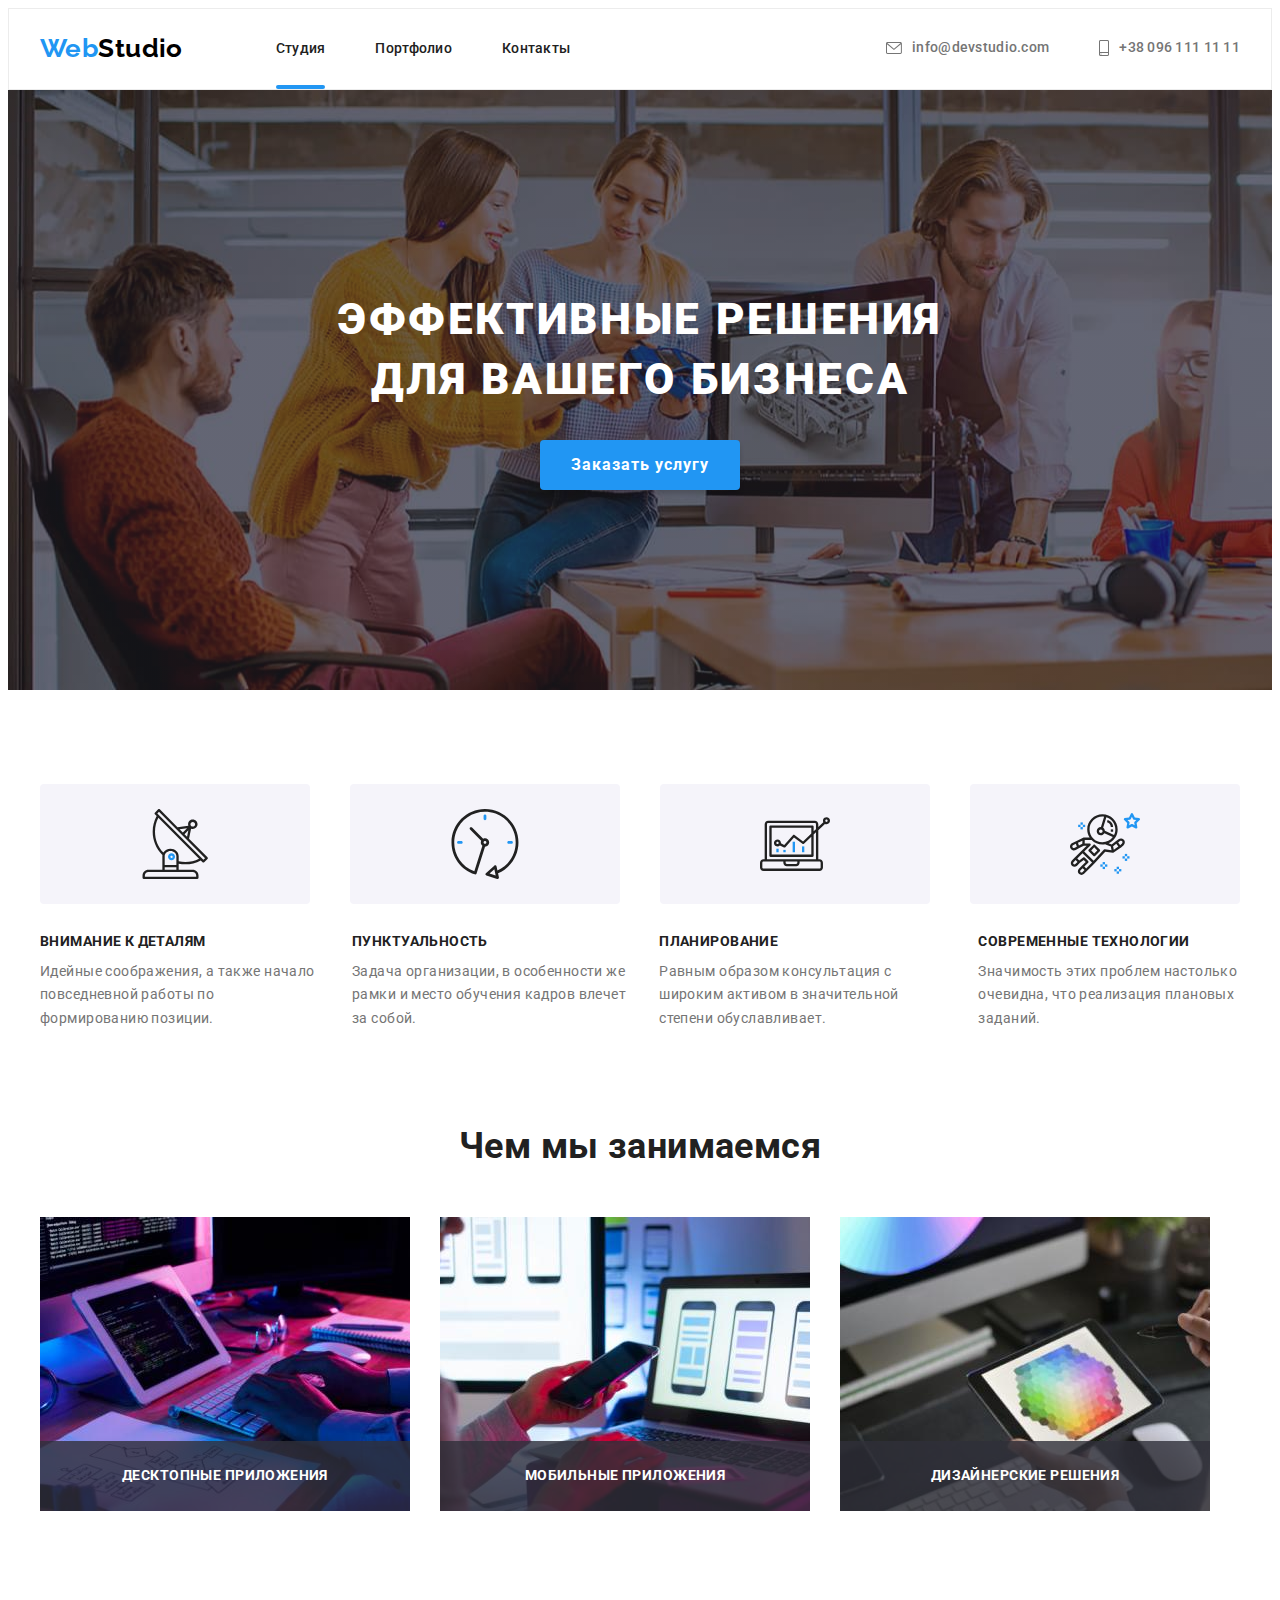
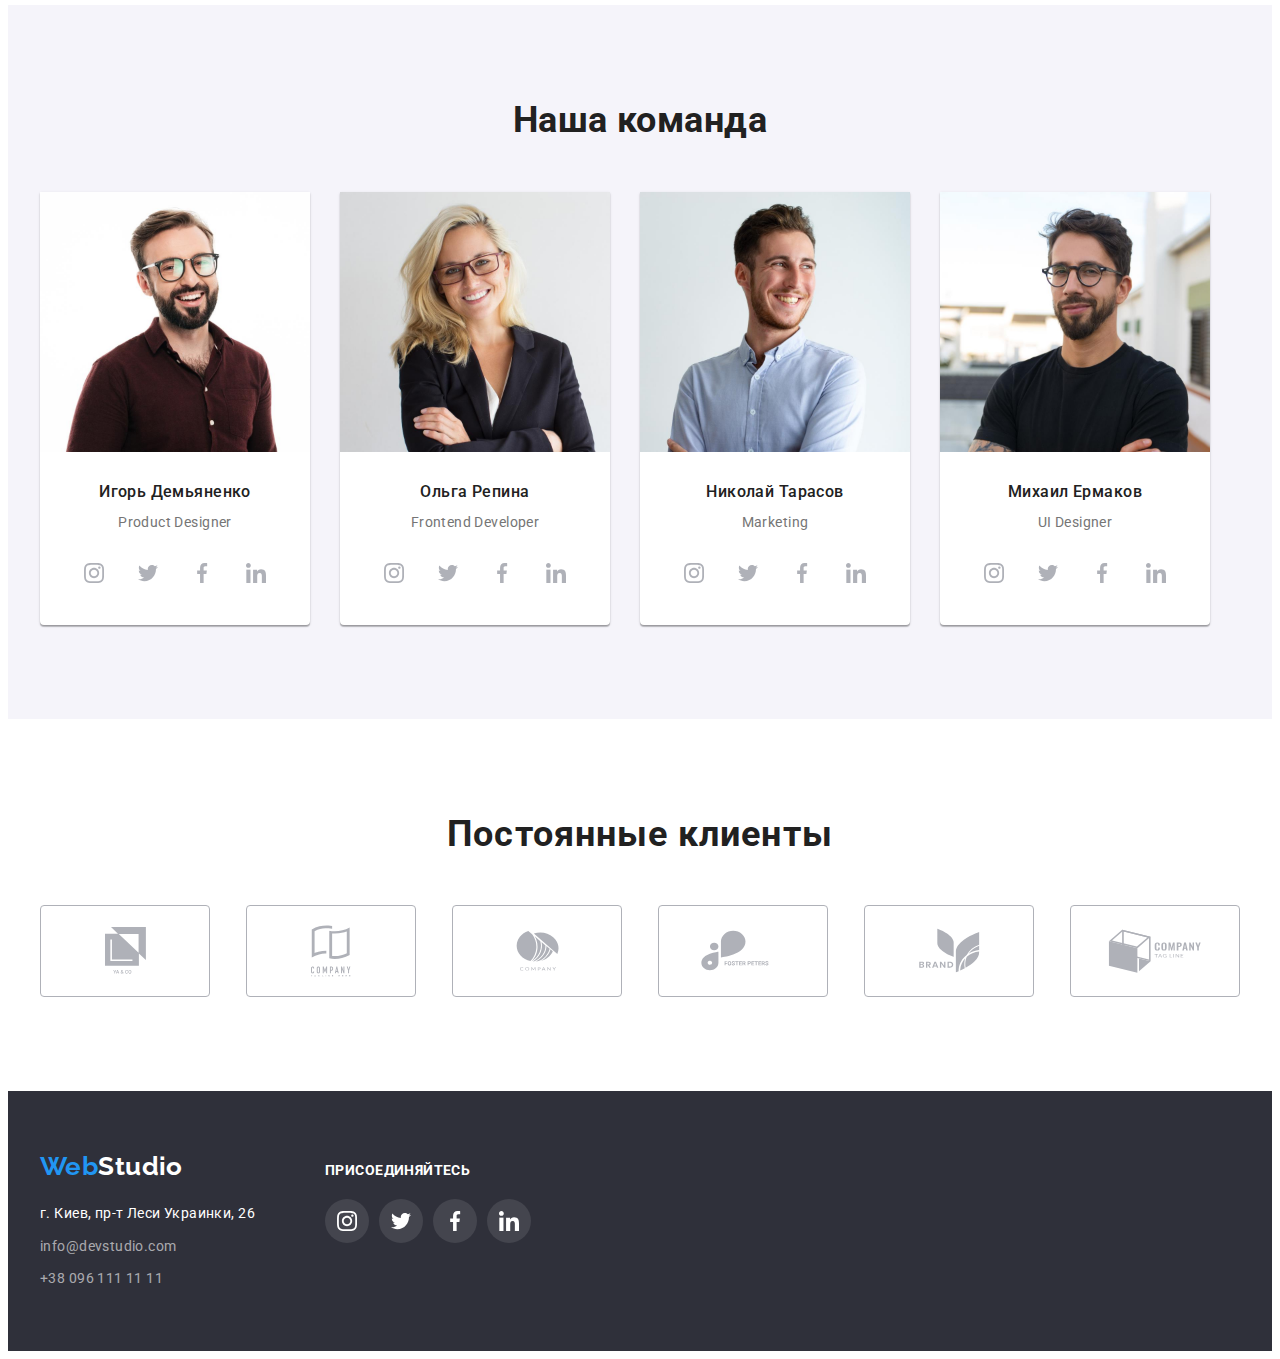
==== index.html @ 94869ea8 "Исходные файлы для ДЗ №6" ====
<!DOCTYPE html>
<html lang="en">
<head>
    <meta charset="UTF-8">
    <meta http-equiv="X-UA-Compatible" content="IE=edge">
    <meta name="viewport" content="width=device-width, initial-scale=1.0">
    <title>Document</title>
    <link rel="preconnect" href="https://fonts.gstatic.com">
    <link 
        href="https://fonts.googleapis.com/css2?family=Raleway:wght@700&family=Roboto:wght@400;500;700;900&display=swap"
        rel="stylesheet">
    <link rel="stylesheet" href="https://cdnjs.cloudflare.com/ajax/libs/modern-normalize/1.0.0/modern-normalize.min.css"
            integrity="sha512-ISS7cAi1PEhQ8jnbJpJZMd29NlhNj4AWYyLOSp2CE/CsHxTCu+r+t0D2yoJudVrd0/8fTVPUVDzY5Tvli75u/g=="
            crossorigin="anonymous" />
    <link rel="stylesheet" href="./css/styles.css" />
    

</head>
<body>
    <header class="header-content">
        
        <div class="container container-header">
            <nav class="container-header">
            
                <a href="" lang="en" class="logo"> <span class="logo-web">Web</span>Studio</a>
                
                    <ul class="site-nav list container-header">
                        <li class="site-nav-items">
                            <a href=""  class="link-site-nav link-studio">Студия</a>
                        </li>
                        <li class="site-nav-items">
                            <a href="./portfolio.html" class="link-site-nav">Портфолио</a>
                        </li>
                        <li class="site-nav-items">
                            <a href="" class="link-site-nav">Контакты</a>
                        </li>
                    </ul>
            </nav>
            <ul class="auth-nav list container-header"> 
                <li class="auth-nav-items">
                    <a href="mailto:info@devstudio.com" class="link-auth-nav">
                        <svg class="auth-nav-icon-envelope">
                            <use href="./images/icons.svg#envelope"></use>
                        </svg>
                        info@devstudio.com
                    </a>
                        
                </li>
                <li class="auth-nav-items">
                    <a href="tel:+380961111111" class="link-auth-nav">
                        <svg class="auth-nav-icon-smartphone">
                            <use href="./images/icons.svg#icon-smartphone"></use>
                        </svg>
                        +38 096 111 11 11
                        
                    </a>
                </li>
            </ul>
        </div>
    </header>
    <main>
        <!-- Тема сайта -->
        <section class="main-section">
            <div class="container container-title">
                <h1 class="title"> Эффективные решения <br> для вашего бизнеса</h1>
                <button type="button" class="title-button" data-modal-open> Заказать услугу </button>
            </div>
        </section>
    
        <!-- Преимущества студии -->
        <section class="section section-advanages">
            
            <div class="container">
                <!-- <h2> Преимущества студии</h2> -->
                <ul class="list-advantages-icon list">
                    <li class="list-advantages-iten">
                        <svg class="list-advantages-iten-icon">
                            <use href="./images/icons.svg#icon-antena"></use>
                        </svg>
                    </li>
                    <li class="list-advantages-iten">
                        <svg class="list-advantages-iten-icon">
                            <use href="./images/icons.svg#icon-clock-1"></use>
                        </svg>
                    </li>
                    <li class="list-advantages-iten">
                        <svg class="list-advantages-iten-icon">
                            <use href="./images/icons.svg#icon-diagram-1"></use>
                        </svg>
                    </li>
                    <li class="list-advantages-iten">
                        <svg class="list-advantages-iten-icon">
                            <use href="./images/icons.svg#icon-astronaut-1"></use>
                        </svg>
                    </li>
                </ul>

                
                
                <ul class="list advantages">
                    <li  class="list-advantages">
                        <h3 class="title-second-section" >Внимание к деталям</h3>
                        <p class="about-advantages">Идейные соображения, а также начало повседневной работы по формированию позиции.</p>
                    </li>
                    <li class="list-advantages">
                        <h3 class="title-second-section">Пунктуальность</h3>
                        <p class="about-advantages">Задача организации, в особенности же рамки и место обучения кадров влечет за собой.</p>
                    </li>
                    <li class="list-advantages">
                        <h3 class="title-second-section">Планирование</h3>
                        <p class="about-advantages">Равным образом консультация с широким активом в значительной степени обуславливает.</p>
                    </li>
                    <li class="list-advantages">
                        <h3 class="title-second-section">Современные технологии</h3>
                        <p class="about-advantages">Значимость этих проблем настолько очевидна, что реализация плановых заданий.</p>
                    </li>
                    
                </ul>
            </div>
    
        </section>
    
        <!-- Чем мы занимаемся -->
        <section class="section">
           <div class="container container-example">
                <h2 class="title-third-section">Чем мы занимаемся</h2>
                
                <ul class="list list-example">
                    <li class="list-example-icon">
                        <img class="photo-example-box1" src="./images/box1.jpg" alt="работа прораммиста за компьютерным столом " width="370" />
                           <div class="photo-title-box">
                                <h3 class="title-box"> Десктопные приложения </h3>
                           </div>  
                      
                    </li>
                    <li class="list-example-icon">
                        <img src="./images/box2.jpg" alt="в руках мобильный телефон перед ноутбуком " width="370" />
                            <div class="photo-title-box">
                                <h3 class="title-box"> Мобильные приложения </h3>
                            </div>
                    </li>
                    <li class="list-example-icon">
                        <img src="./images/box3.jpg" alt="в руках планшет на котором изображена фигура " width="370" />
                            <div class="photo-title-box">
                                <h3 class="title-box"> Дизайнерские решения </h3>
                            </div>
                    </li>
                
                </ul>
            </div>
        </section>
    
        <!-- Наша комада -->
        <section class="section section-team">
            <div class="container">
                <h2 class="title-third-section">Наша команда</h2>
                <ul class="list list-team">
                    <li class="list-team-info">
                        <img src="./images/product-designer.jpg" alt="фото бюста мужчины в очках с щетиной в бордовой рубашке"
                            width="270">
                        <div class="information-about-team">
                            <h3 class="title-photo">Игорь Демьяненко</h3>
                            <p class="profession">Product Designer</p>
                        
                            <ul class="social-list list">
                                <li class="social-list-iten">
                                    <a href="" class="social-list-link link">
                                        <svg class="social-list-icon">
                                            <use href="./images/icons.svg#icon-instagram-2"></use>
                                        </svg>
                                    </a>
                                </li>
                                <li class="social-list-iten">
                                    <a href="" class="social-list-link link">
                                        <svg class="social-list-icon">
                                            <use href="./images/icons.svg#icon-twitter-1"></use>
                                        </svg>
                                    </a>
                                </li>
                                <li class="social-list-iten">
                                    <a href="" class="social-list-link link">
                                        <svg class="social-list-icon">
                                            <use href="./images/icons.svg#icon-facebook-1"></use>
                                        </svg>
                                    </a>
                                </li>
                                <li class="social-list-iten">
                                    <a href="" class="social-list-link link">
                                        <svg class="social-list-icon">
                                            <use href="./images/icons.svg#icon-linkedin-1"></use>
                                        </svg>
                                    </a>
                                </li>
                            </ul>
                        </div>
                                                                                         
                        
                       
                    </li>
                    <li class="list-team-info">
                        <img src="./images/frontend-developer.jpg" alt="фото бюста девушки в очках, блондинка, в черном пиджаке"
                            width="270">
                        <div class="information-about-team">
                            <h3 class="title-photo">Ольга Репина</h3>
                            <p class="profession">Frontend Developer</p>
                            <ul class="social-list list">
                                <li class="social-list-iten">
                                    <a href="" class="social-list-link link">
                                        <svg class="social-list-icon">
                                            <use href="./images/icons.svg#icon-instagram-2"></use>
                                        </svg>
                                    </a>
                                </li>
                                <li class="social-list-iten">
                                    <a href="" class="social-list-link link">
                                        <svg class="social-list-icon">
                                            <use href="./images/icons.svg#icon-twitter-1"></use>
                                        </svg>
                                    </a>
                                </li>
                                <li class="social-list-iten">
                                    <a href="" class="social-list-link link">
                                        <svg class="social-list-icon">
                                            <use href="./images/icons.svg#icon-facebook-1"></use>
                                        </svg>
                                    </a>
                                </li>
                                <li class="social-list-iten">
                                    <a href="" class="social-list-link link">
                                        <svg class="social-list-icon">
                                            <use href="./images/icons.svg#icon-linkedin-1"></use>
                                        </svg>
                                    </a>
                                </li>
                            </ul>
                        </div>
                    </li>
                    <li class="list-team-info">
                        <img src="./images/marketing.jpg" alt="фото бюста мужчины в голубой рубашке с легкой щетиной" width="270">
                        <div class="information-about-team">
                            <h3 class="title-photo">Николай Тарасов</h3>
                            <p class="profession">Marketing</p>
                            <ul class="social-list list">
                                <li class="social-list-iten">
                                    <a href="" class="social-list-link link">
                                        <svg class="social-list-icon">
                                            <use href="./images/icons.svg#icon-instagram-2"></use>
                                        </svg>
                                    </a>
                                </li>
                                <li class="social-list-iten">
                                    <a href="" class="social-list-link link">
                                        <svg class="social-list-icon">
                                            <use href="./images/icons.svg#icon-twitter-1"></use>
                                        </svg>
                                    </a>
                                </li>
                                <li class="social-list-iten">
                                    <a href="" class="social-list-link link">
                                        <svg class="social-list-icon">
                                            <use href="./images/icons.svg#icon-facebook-1"></use>
                                        </svg>
                                    </a>
                                </li>
                                <li class="social-list-iten">
                                    <a href="" class="social-list-link link">
                                        <svg class="social-list-icon">
                                            <use href="./images/icons.svg#icon-linkedin-1"></use>
                                        </svg>
                                    </a>
                                </li>
                            </ul>
                        </div>
                    </li>
                    <li class="list-team-info">
                        <img src="./images/ul-designer.jpg" alt="фото бюста мужчины в черной футболке в очках и cо щетиной" width="270">
                        <div class="information-about-team">
                            <h3 class="title-photo">Михаил Ермаков</h3>
                            <p class="profession">UI Designer</p>
                            <ul class="social-list list">
                                <li class="social-list-iten">
                                    <a href="" class="social-list-link link">
                                        <svg class="social-list-icon">
                                            <use href="./images/icons.svg#icon-instagram-2"></use>
                                        </svg>
                                    </a>
                                </li>
                                <li class="social-list-iten">
                                    <a href="" class="social-list-link link">
                                        <svg class="social-list-icon">
                                            <use href="./images/icons.svg#icon-twitter-1"></use>
                                        </svg>
                                    </a>
                                </li>
                                <li class="social-list-iten">
                                    <a href="" class="social-list-link link">
                                        <svg class="social-list-icon">
                                            <use href="./images/icons.svg#icon-facebook-1"></use>
                                        </svg>
                                    </a>
                                </li>
                                <li class="social-list-iten">
                                    <a href="" class="social-list-link link">
                                        <svg class="social-list-icon">
                                            <use href="./images/icons.svg#icon-linkedin-1"></use>
                                        </svg>
                                    </a>
                                </li>
                            </ul>
                        </div>
                    </li>
           
                </ul>
            </div>
        </section>

        <!-- Постоянные клиенты -->
        <section class="section">
            <div class="container">
                <h2 class="title-four-section"> Постоянные клиенты </h2>
                    <ul class="list-client list">
                        <li class="list-client-iten">
                            <a href="" class="list-client-iten-link link">
                                <svg  width="41px" height="47px" class="list-client-iten-icon">
                                    <use href="./images/icons.svg#icon-union" ></use>
                                </svg>
                            </a>                             
                            
                        </li>
                        <li class="list-client-iten">
                            <a href="" class="list-client-iten-link link">
                                <svg  width="40px" height="52px" class="list-client-iten-icon">
                                    <use href="./images/icons.svg#icon-company-1"></use>
                                </svg>
                            </a>
                        </li>
                        <li class="list-client-iten">
                            <a href="" class="list-client-iten-link link">
                                <svg  width="43px" height="41px" class="list-client-iten-icon">
                                    <use href="./images/icons.svg#icon-company-2"></use>
                                </svg>
                            </a>
                        </li>
                        <li class="list-client-iten">
                            <a href="" class="list-client-iten-link link">
                                <svg  width="84px" height="41px" class="list-client-iten-icon">
                                    <use href="./images/icons.svg#icon-foster-peters"></use>
                                </svg>
                            </a>
                        </li>
                        <li class="list-client-iten">
                            <a href="" class="list-client-iten-link link">
                                <svg  width="63px" height="45px" class="list-client-iten-icon">
                                    <use href="./images/icons.svg#icon-brand"></use>
                                </svg>
                            </a>
                        </li>
                        <li class="list-client-iten">
                            <a href="" class="list-client-iten-link link">
                                <svg  width="94px" height="44px" class="list-client-iten-icon">
                                    <use href="./images/icons.svg#icon-company-3"></use>
                                </svg>
                            </a>
                        </li>
                       
                    </ul>

            </div>
        </section>

    </main>
    <!-- Футер -->

    <footer class="footer-content">
        <div class="container container-footer">
                <div class="logo-address">
                    <a href="" class="logo-footer"> <span class="logo-web">Web</span>Studio</a>
                    <address>
                        <ul class="list list-contact">
                            <li class="list-contact-item">
                                <a href="" class="address">г. Киев, пр-т Леси Украинки, 26 </a>
                            </li>
                            <li class="list-contact-item">
                                <a href="mailto:info@devstudio.com" class="contact">info@devstudio.com</a>
                            </li>
                            <li class="list-contact-item">
                                <a href="tel:+380961111111" class="contact">+38 096 111 11 11</a>
                            </li>
                        </ul>
                    </address>
                </div>
                
                <div class="footer-social-link">
                    <h3 class="title-social-link">ПРИСОЕДИНЯЙТЕСЬ</h3>
                    <ul class="footer-social-list list">
                        <li class="footer-social-list-iten">
                            <a href="" class="footer-social-list-link link">
                                <svg class="footer-social-list-icon">
                                    <use href="./images/icons.svg#icon-instagram-2"></use>
                                </svg>
                            </a>
                        </li>
                        <li class="footer-social-list-iten">
                            <a href="" class="footer-social-list-link link">
                                <svg class="footer-social-list-icon">
                                    <use href="./images/icons.svg#icon-twitter-1"></use>
                                </svg>
                            </a>
                        </li>
                        <li class="footer-social-list-iten">
                            <a href="" class="footer-social-list-link link">
                                <svg class="footer-social-list-icon">
                                    <use href="./images/icons.svg#icon-facebook-1"></use>
                                </svg>
                            </a>
                        </li>
                        <li class="footer-social-list-iten">
                            <a href="" class="footer-social-list-link link">
                                <svg class="footer-social-list-icon">
                                    <use href="./images/icons.svg#icon-linkedin-1"></use>
                                </svg>
                            </a>
                        </li>
                    </ul>
                
                </div>
        </div>
                
    </footer>

    <div class="backdrop is-hidden" data-modal>
        <div class="modal">
            <button type="button" class="modal-link" data-modal-close >
                <svg  class="modal-link-icon">
                    <use href="./images/icons.svg#icon-close-black"></use>
                </svg>
            </button>
        </div>
    </div>
    
    <script src="./js/modal.js"></script>
</body>
</html>
---- css/styles.css ----
/* основной цвет текста  #757575;*/
/* вторичный цвет текста color: #212121; */
/* цвет акцента color: #2196F3; */
/* основной фон #E5E5E5 */
/* Цвет фона в футере background: #2F303A; */
/* цвет текста в футере color: #FFFFFF */

:root {
    --main-text-color: #757575;
    --secondery-text-color: #212121;
    --accent-color: #2196F3;
    --main-background-color: #E5E5E5;
    --secondary-background-color: #2F303A;
    --footer-text-color: #FFFFFF;

}

h1,
h2,
h3,
h4,
h5,
h6,
p {
    margin-top: 0;
    margin-bottom: 0;
}

ul,
ol {
    margin-top: 0;
    margin-bottom: 0;
    padding-left: 0;
}

img {
    display: block;
    max-width: 100%;
}

.container {
    width: 1200px;
    padding-left: 15px;
    padding-right: 15px;
    margin: 0 auto;
}

.section {
    padding-top: 94px;
    padding-bottom: 94px;
}

:hover, 
:focus {
    transition: background-color 250ms cubic-bezier(0.4, 0, 0.2, 1),
    color 250ms cubic-bezier(0.4, 0, 0.2, 1),
    box-shadow 250ms cubic-bezier(0.4, 0, 0.2, 1)
    
}

body {
    /* background: var(--main-background-color); */
    
    font-family: roboto, sans-serif;
    font-style: normal;
    font-weight: 400;
    font-size: 14px;
    line-height: 1.71;
    letter-spacing: 0.03em;
    color: var(--main-text-color);
}

.header-content {
    border: 1px solid #ECECEC;
    background-color: #FFFFFF;
    padding-top: 24px;
    padding-bottom: 25px;
}

/* Хеддер */

.logo {
    font-family: Raleway;
    font-style: normal;
    font-weight: 700;
    font-size: 26px;
    line-height: 1.19;
    color: #000000;
    text-decoration: none;
    margin-right: 93px;
    
}

.list {
    list-style: none;
}



.logo-web {
    color: #2196F3;
}

.link-site-nav {
    font-family: Roboto;
    font-style: normal;
    font-weight: 500;
    font-size: 14px;
    line-height: 1.14;
    letter-spacing: 0.02em;
    color: var(--secondery-text-color);
    text-decoration: none;
  
}

.link-site-nav:hover, 
.link-site-nav:focus {
    color: var(--accent-color);
}

.link-studio {
    position: relative;
}

.link-studio::after {
    content: "";
    display: block;

    position: absolute;
    left: 0;
    bottom: -33px;
       
    width: 100%;
    height: 4px;
    background: #2196F3;
    border-radius: 2px;

}

.link-auth-nav {
    font-family: Roboto;
    font-style: normal;
    font-weight: 500;
    font-size: 14px;
    line-height: 1.14;
    letter-spacing: 0.02em;
    color: var(--main-text-color);
    text-decoration: none;
}

.link-auth-nav:hover, 
.link-auth-nav:focus {
    color: var(--accent-color);
}



.container-header {
    display: flex;
    justify-content: space-between;
    align-items: center;
}

.site-nav-items:not(:last-child) {
    margin-right: 50px;
    
}

.auth-nav-items:not(:last-child) {
    margin-right: 50px;
}

.link-auth-nav {
    display: flex;
    align-items: center;
}

.auth-nav-icon-envelope {
    height: 12px;
    width: 16px;
    fill: currentColor;
    margin-right: 10px;
}

.auth-nav-items:hover .auth-nav-icon-envelope,
.auth-nav-items:focus .auth-nav-icon-envelope {
    fill: currentColor;
}

.auth-nav-icon-smartphone {
    height: 16px;
    width: 10px;
    fill: currentColor;
    margin-right: 10px;
   
}

.auth-nav-items:hover .auth-nav-icon-smartphone,
.auth-nav-items:focus .auth-nav-icon-smartphone {
    fill: currentColor;
    
}

/* Тема сайта */

.title {
    font-family: Roboto;
    font-weight: 900;
    font-style: normal;
    font-size: 44px;
    line-height: 1.36;
    text-align: center;
    letter-spacing: 0.06em;
    text-transform: uppercase;
    color: #FFFFFF;

   
    
}

.title-button {
    cursor: pointer;
    
    font-family: Roboto;
    font-style: normal;
    font-weight: 700;
    font-size: 16px;
    line-height: 1.88;
    display: flex;
    align-items: center;
    text-align: center;
    letter-spacing: 0.06em;
    color: #FFFFFF;
    background-color: #2196F3;

    margin-top: 30px;
   
    min-width: auto;
    box-shadow: 0px 4px 4px rgba(0, 0, 0, 0.15);
    border-radius: 4px;
    
    width: 200px;
    height: 50px;

    justify-content: center;
    border:none;
      
}

.container-title {
    display: flex;
    flex-direction: column;
    align-items: center;
    
}

.main-section {
  padding-bottom: 200px;
  padding-top: 200px;
  background-image: linear-gradient(
    rgba(47, 48, 58, 0.4), 
    rgba(47, 48, 58, 0.4)
    ),
     url(../images/main-background-image.jpg);
  background-size: cover;
    
  
}
    

/* Преимущества студии */

.title-second-section {
    
    font-family: Roboto;
    font-style: normal;
    font-weight: 700;
    font-size: 14px;
    line-height: 1.14;
    text-transform: uppercase;
    color: var(--secondery-text-color);
}

.list-advantages-icon {
    display: flex;
    justify-content: space-between;

}

.list-advantages-iten {
    display: flex;
    width: 270px;
    height: 120px;
    justify-content: center;
    align-items: center;
    background: #F5F4FA;
    border-radius: 4px;
}

.list-advantages-iten-icon {
    height: 70px;
    width: 70px;
    
   
}

.advantages {
    display: flex;
    flex-wrap: nowrap;
   
}

.list-advantages:not(:last-child) {
    margin-right: 30px;
}

.list-advantages {
    margin-top: 30px;
}

.about-advantages {
    margin-top: 10px;
}

.section-advanages {
    padding-bottom: 0px;
}
/* Чем мы занимаемся и Наша команда */

.title-third-section {
    
    font-family: Roboto;
    font-style: normal;
    font-weight: 700;
    font-size: 36px;
    line-height: 1.17;
    text-align: center;
    color: var(--secondery-text-color);

    margin-bottom: 50px;
   }

.container-example {
    display: flex;
    flex-direction: column;
}   

.list-example {
    display: flex;
    flex-wrap: wrap;
    margin-top: -50px;
    margin-left: -30px;
} 

.list-example > .list-example-icon {
    flex-basis:calc(90 / 3 - 30px);
    margin-top: 50px;
    margin-left: 30px;
}

.list-example-icon {
    position: relative;
}

.photo-title-box {
    position: absolute;
    left: 0;
    bottom: 0;

}

.title-box {
    display: flex;
    justify-content: center;
    align-items: center;
        
    font-family: Roboto;
    font-weight: 700;
    font-size: 14px;
    line-height: 1.14;
    text-align: center;
    letter-spacing: 0.03em;
    text-transform: uppercase;
    
 
    color: #FFFFFF;    

    background-image:url(../images/bg.png);
    
    width: 370px;
    height: 70px;
}

 /* Фото команды */
 
 .link {
    text-decoration: none;
}

.social-list-icon {
    width: 20px;
    height: 20px;
    fill: #AFB1B8;
    
}

.social-list {
    display: flex;
    justify-content: space-between;
    margin-top: 16px;
    
}

.social-list-link {
    display: flex;
    justify-content: center;
    align-items: center;    
    width: 44px;
    height: 44px;
    border-radius: 50%;
    background-color: transparent;
}

.social-list-link:hover,
.social-list-link:focus {
    background-color: var(--accent-color);
}

.social-list-link:hover .social-list-icon ,
.social-list-link:focus .social-list-icon{

    fill: #FFFFFF;
}



.title-photo {
    font-family: Roboto;
    font-style: normal;
    font-weight: 500;
    font-size: 16px;
    line-height: 1.19;
    text-align: center;
    color: var(--secondery-text-color);
    
  }

  .profession {
      text-align: center;
      margin-top: 10px;
     
  }

  .section-team {
      background-color: #F5F4FA;
      
  }

  .list-team {
      display: flex;
      flex-wrap: wrap;
      margin-left: -30px;
      margin-top: -50px;
  }

  .list-team > .list-team-info {
      flex-basis: calc(120 / 4 -30px);
      margin-left: 30px;
      margin-top: 50px;

  }

  .list-team-info {
      box-shadow: 0px 1px 3px rgba(0, 0, 0, 0.12), 0px 1px 1px rgba(0, 0, 0, 0.14), 0px 2px 1px rgba(0, 0, 0, 0.2);
      border-radius: 0px 0px 4px 4px;
      background: #FFFFFF;
  }

  .information-about-team {
      padding-top: 30px;
      padding-bottom: 30px;
      padding-left: 32px;
      padding-right: 32px;
  }

  /* Постоянные клиенты */

.title-four-section {
    font-family: Roboto;
    font-style: normal;
    font-weight: 700;
    font-size: 36px;
    line-height: 1.17;
    text-align: center;
    letter-spacing: 0.03em;

    color: #212121;
}
  
  
.list-client {
      display: flex;
      justify-content: space-between;
      margin-top: 50px;

}

.list-client-iten-link {
      display: flex;
      justify-content: center;
      align-items: center;
      height: 92px;
      width: 170px;
      background-color: #FFFFFF;
      box-sizing: border-box;
      border-radius: 4px;
      border: 1px solid #AFB1B8
}

.list-client-iten-icon {
    width: 106;
    fill: #AFB1B8;
}

.list-client-iten-link:hover,
.list-client-iten-link:focus {
    cursor: pointer;
    border: 1px solid #2196F3;  
}

.list-client-iten-link:hover .list-client-iten-icon,
.list-client-iten-link:focus .list-client-iten-icon {
    fill: var(--accent-color);
}
 
  
  /* Футер */

.logo-footer {
    font-family: Raleway;
    font-style: normal;
    font-weight: 700;
    font-size: 26px;
    line-height: 1.19;
    color: var(--footer-text-color);
    text-decoration: none;
   
}

.address,
.contact {
    color: var(--footer-text-color);
    text-decoration: none;
    font-style: normal;
}

.contact {
    
    color: rgba(255, 255, 255, 0.6);
}

.footer-content {
    display: flex;
    background-color: var(--secondary-background-color);
    padding-top: 60px;
    padding-bottom: 60px;
}

.container-footer {
    display: flex;
    justify-content: start;
    align-items: baseline;
}

.logo-address {
    display: flex;
    flex-direction: column;
    justify-content: start;
    margin-right: 70px;
}

.list-contact {
    margin-top: 20px;
}

.list-contact-item:not(:first-child) {
    margin-top: 9px;
}

.title-social-link {
    font-family: Roboto;
    font-style: normal;
    font-weight: 700;
    font-size: 14px;
    line-height: 1.14;
    letter-spacing: 0.03em;
    text-transform: uppercase;

    color: #FFFFFF;
}

.footer-social-list {
    display: flex;
    justify-content: space-between;
    width: 206px;
    margin-top: 20px;
    

}

.footer-social-list-link {
    display: flex;
    justify-content: center;
    align-items: center;
    height: 44px;
    width: 44px;
    border-radius: 50%;

}

.footer-social-list-icon {
    height: 20px;
    width: 20px;
}

.footer-social-list-link,
.footer-social-list-link {
   background: rgba(255, 255, 255, 0.1);
}

.footer-social-list-icon {
    fill: #FFFFFF;
}
.footer-social-list-link:hover,
.footer-social-list-link:focus {
    background-color: var(--accent-color);
}

/*  Список фильтр кнопок в партфолио */

.button-list {
    cursor: pointer;

    font-family: Roboto;
    font-style: normal;
    font-weight: 500;
    font-size: 16px;
    line-height: 1.63;
    text-align: center;
    color: var(--secondery-text-color);

    background: #F5F4FA;
    border-radius: 4px;

    padding: 6px 22px;
    
    border: none;
}


.button-list:hover,
.button-list:focus {
    color: #FFFFFF;
    background: var(--accent-color);
    box-shadow: 0px 3px 1px rgba(0, 0, 0, 0.1), 0px 1px 2px rgba(0, 0, 0, 0.08), 0px 2px 2px rgba(0, 0, 0, 0.12);
}

.list-button {
    display: flex;
    justify-content: center;
    margin-bottom: 50px;
}

.list-projects-button:not(:last-child) {
    margin-right: 8px;
}

.container-button {
    justify-content: center;
}

/* Проекты партфолио */

.title-project {
    
    font-family: Roboto;
    font-style: normal;
    font-weight: 700;
    font-size: 18px;
    line-height: 2.0;
    letter-spacing: 0.06em;
    color: var(--secondery-text-color);
    
}

.list-projects {
    display: flex;
    flex-wrap: wrap;
    margin-left: -30px;
    margin-top: -30px;
   
}
.list-projects > .list-projects-icon {

    flex-basis: calc(90 / 3 - 30px);
    margin-left: 30px;
    margin-top: 30px;
}

.content-icon {
    padding: 20px 24px;
    border: 1px solid #EEEEEE; 
}

.about-projects {
    margin-top: 4px;
}

.list-projects-icon:hover,
.list-projects-icon:focus {
    cursor: pointer;
    box-shadow: 0px 1px 1px rgba(0, 0, 0, 0.12), 0px 4px 4px rgba(0, 0, 0, 0.06), 1px 4px 6px rgba(0, 0, 0, 0.16);
}

.overlay-projects-icon {
    position: relative;
    overflow: hidden;
    
}

.overlay {
    position: absolute;
    top: 0;
    left: 0;
    width: 100%;
    height: 100%;
    padding: 63px 24px;
    
    font-family: Roboto;
    font-size: 18px;
    line-height: 1.56;
    
    letter-spacing: 0.03em;
    color: #FFFFFF;
    background: rgba(33, 150, 243, 0.9);
    
    overflow: auto;
    transform: translateY(100%);
    transition: transform 250ms cubic-bezier(0.4, 0, 0.2, 1);
}

.list-projects-icon:hover .overlay {
    transform: translateY(0%);
}

/* Модельное окно */

.backdrop {
    position: fixed;
    top: 0;
    left: 0;
    width: 100%;
    height: 100%;
    background: rgba(0, 0, 0, 0.5);
    z-index: 100;
}

.modal {
    position: absolute;
    top: 50%;
    left: 50%;
    transform: translate(-50%, -50%);

    width: 528px;
    height: 580px;
    background-color: #FFFFFF;
    box-shadow: 0px 1px 3px rgba(0, 0, 0, 0.12), 0px 1px 1px rgba(0, 0, 0, 0.14), 0px 2px 1px rgba(0, 0, 0, 0.2);
    border-radius: 4px;
}

.modal-link {
    position: absolute;
    top: 8px;
    right: 8px;
    width: 30px;
    height: 30px;
    border-radius: 50%;
    background-color: transparent;
    border: 1px solid rgba(0, 0, 0, 0.1);
    cursor: pointer;
    padding: 0;
}

.modal-link-icon {
    width: 18px;
    height: 18px;
    fill: #000000
    ;
}

.is-hidden {
    opacity: 0;
    visibility: hidden;
    pointer-events: none;
}
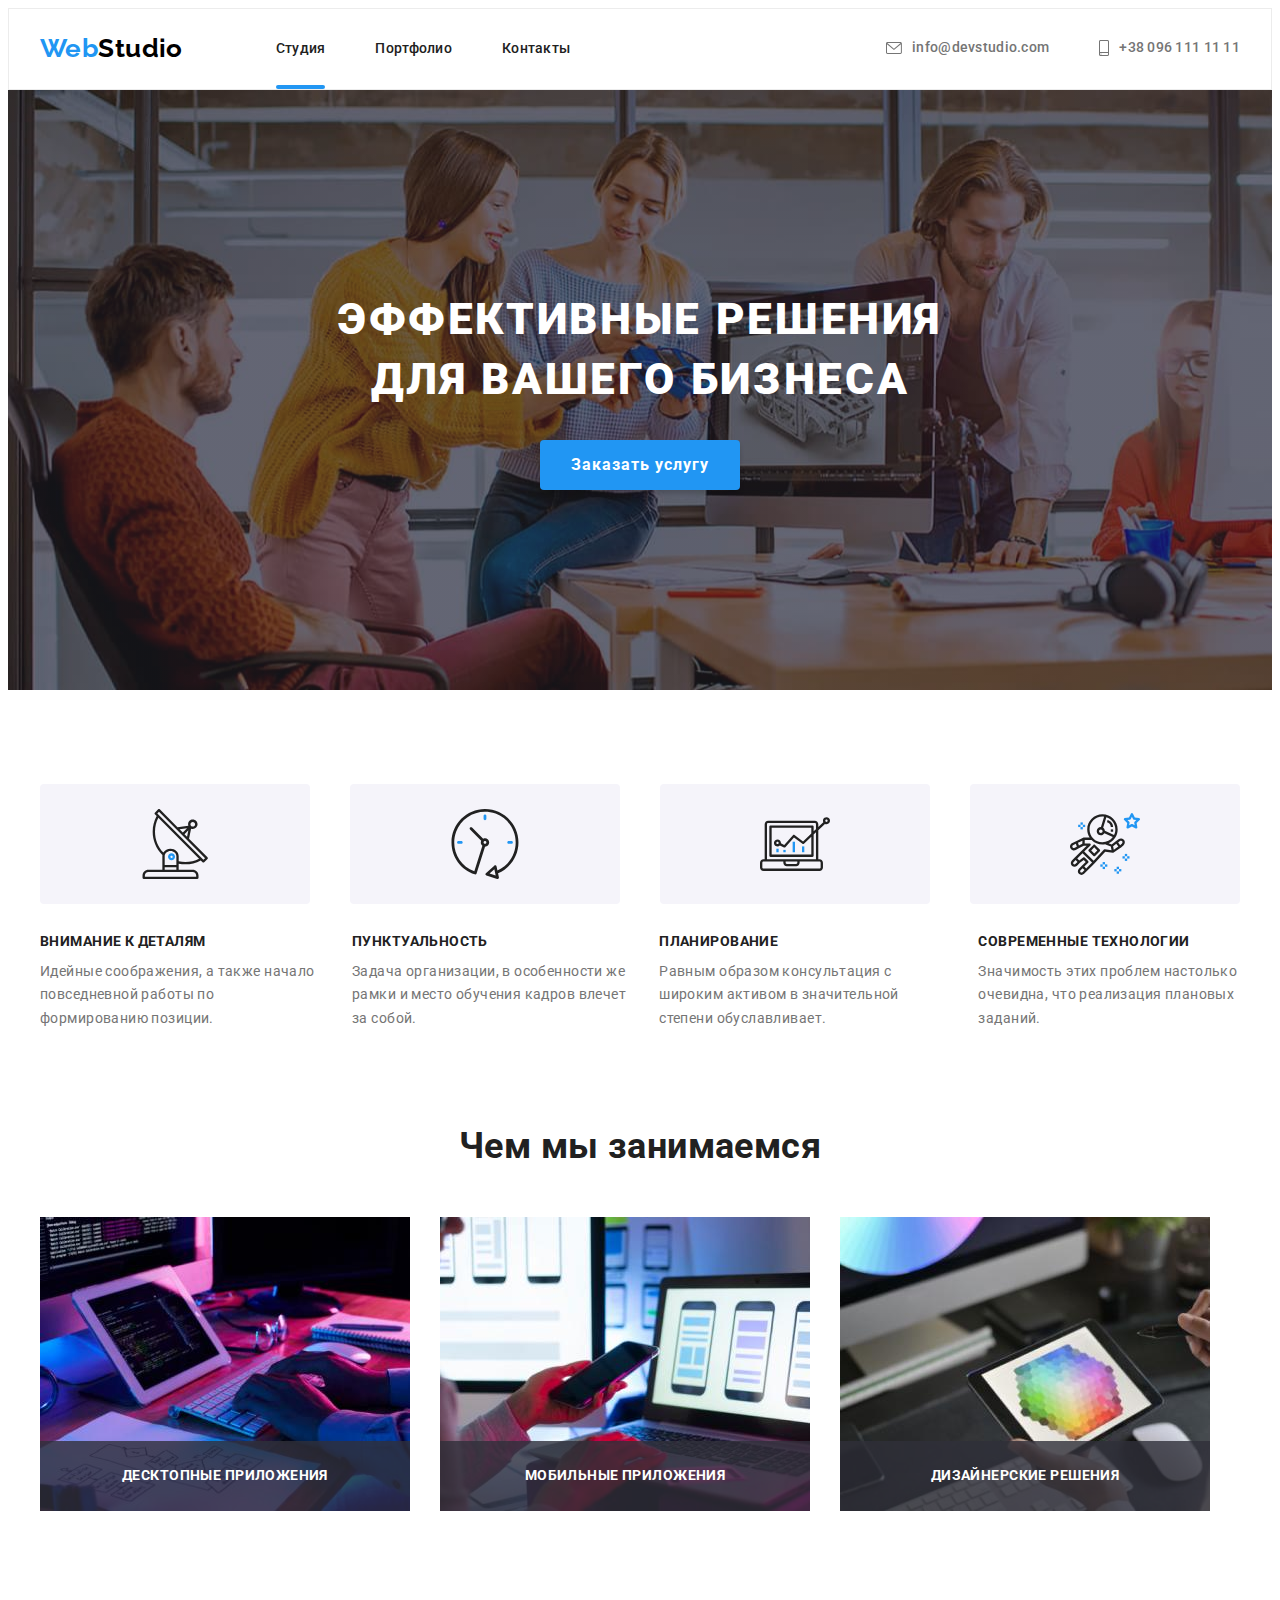
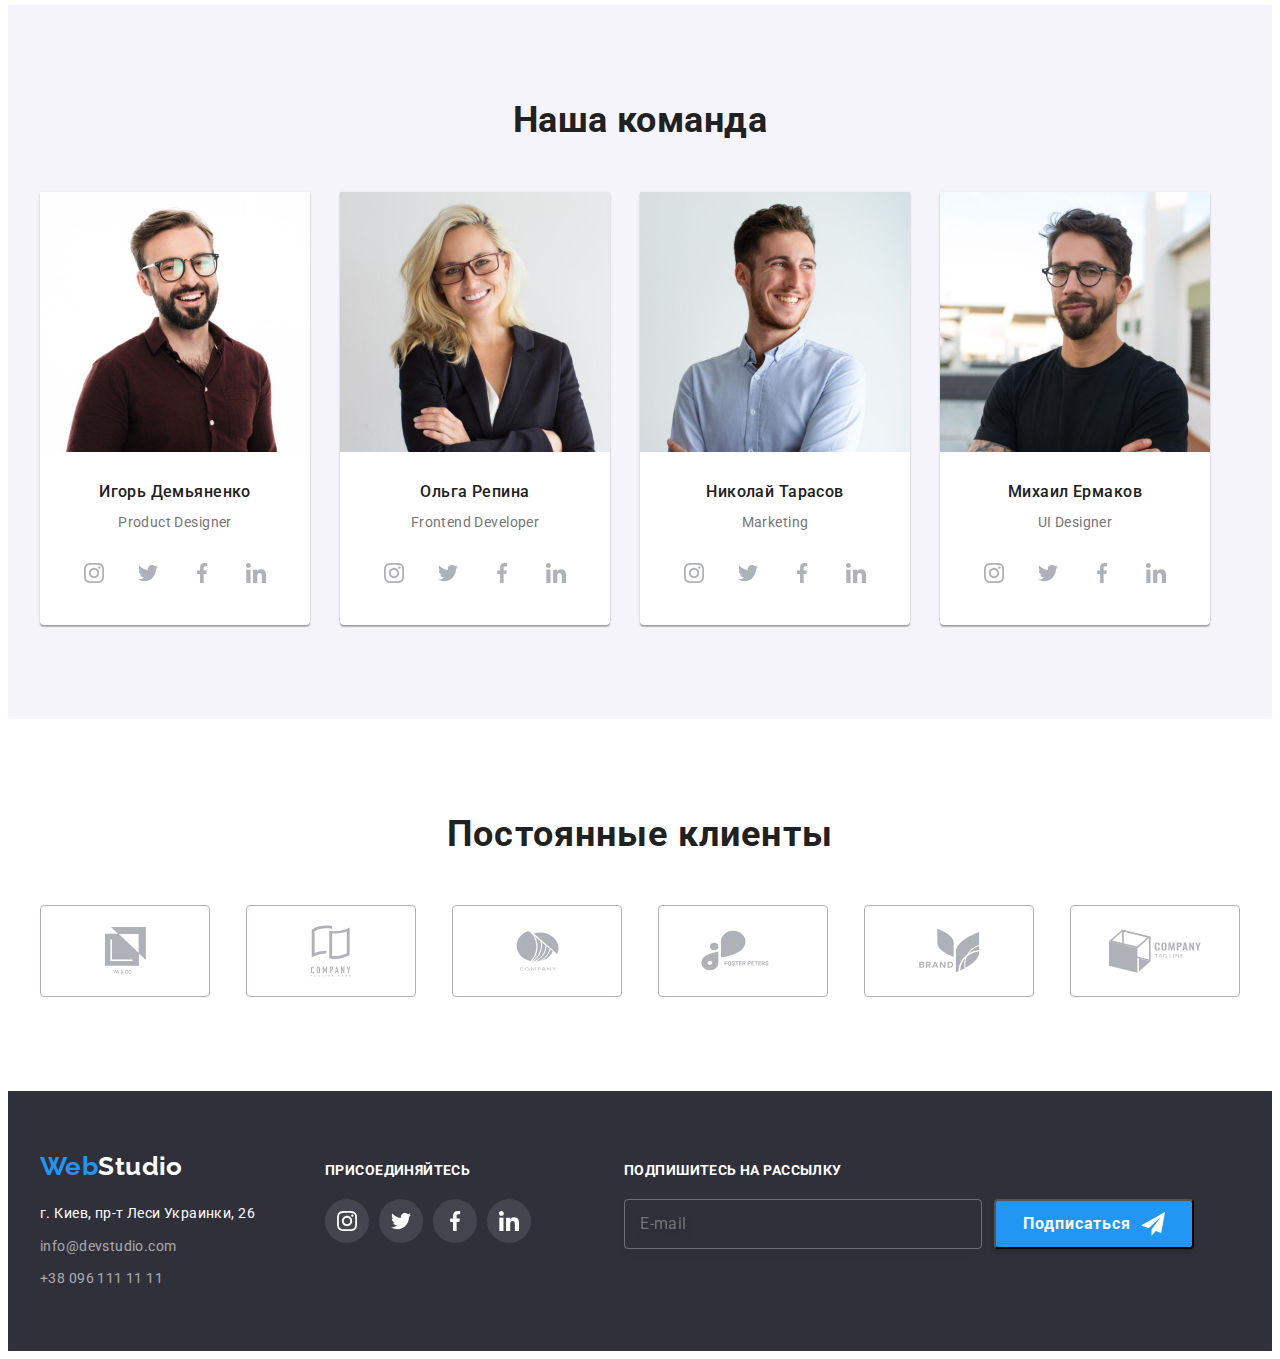
==== commit 341691c3: "Сделано меню "присоединяйся" полностью в футере  студии и портфолио" ====
--- a/index.html
+++ b/index.html
@@ -424,6 +424,24 @@
                     </ul>
                 
                 </div>
+                
+                <div>
+                    <h3 class="footer-title-subscribe"> Подпишитесь на рассылку </h3>
+                    <form class="footer-form-subscribe">
+                        <div class="footer-email">
+                            <label for="email" class=""></label> 
+                            <input type="email" name="email" id="email" placeholder="E-mail" class="footer-email-ipt"> 
+                        </div>
+                        <button type="submit" class="footer-btn-subscribe"> Подписаться 
+                            <svg class="footer-subscribe-icon">
+                                <use href="./images/icons.svg#icon-send"></use>
+                            </svg>
+                        </button>
+
+                    </form>
+                </div>
+        
+        
         </div>
                 
     </footer>
--- a/css/styles.css
+++ b/css/styles.css
@@ -587,6 +587,10 @@
     margin-top: 9px;
 }
 
+.footer-social-link {
+    margin-right: 93px;
+}
+
 .title-social-link {
     font-family: Roboto;
     font-style: normal;
@@ -634,6 +638,77 @@
 .footer-social-list-link:hover,
 .footer-social-list-link:focus {
     background-color: var(--accent-color);
+}
+
+.footer-title-subscribe {
+    font-family: Roboto;
+    font-weight: 700;
+    font-size: 14px;
+    line-height: 1.14;
+    letter-spacing: 0.03em;
+    text-transform: uppercase;
+
+    color: #FFFFFF;
+
+}
+
+.footer-form-subscribe {
+    display: flex;
+    flex-direction: row;
+    margin-top: 20px;
+
+}
+
+.footer-email-ipt {
+    width: 358px;
+    height: 50px;
+    border: 1px solid rgba(255, 255, 255, 0.3);
+    box-sizing: border-box;
+    filter: drop-shadow(0px 4px 4px rgba(0, 0, 0, 0.15));
+    border-radius: 4px;
+    background: transparent;
+
+    margin-right: 12px;
+    padding: 15px;
+
+    font-family: Roboto;
+    font-weight: 400;
+    font-size: 16px;
+    line-height: 1.25;
+    letter-spacing: 0.03em;
+    color: rgba(255, 255, 255, 0.6);
+
+}
+
+.footer-subscribe-icon {
+    width: 24px;
+    height: 24px;
+    fill: #FFFFFF;
+    margin-left: 10px;
+}
+
+.footer-btn-subscribe {
+    display: flex;
+    justify-content: center;
+    align-items: center;
+    padding: 0;
+    margin: 0;
+    cursor: pointer;
+    
+    width: 200px;
+    height: 50px;
+    
+    font-family: Roboto;
+    font-weight: 700;
+    font-size: 16px;
+    line-height: 1.88;   
+    letter-spacing: 0.06em;
+
+    color: #FFFFFF;
+
+    background: #2196F3;
+    box-shadow: 0px 4px 4px rgba(0, 0, 0, 0.15);
+    border-radius: 4px
 }
 
 /*  Список фильтр кнопок в партфолио */
